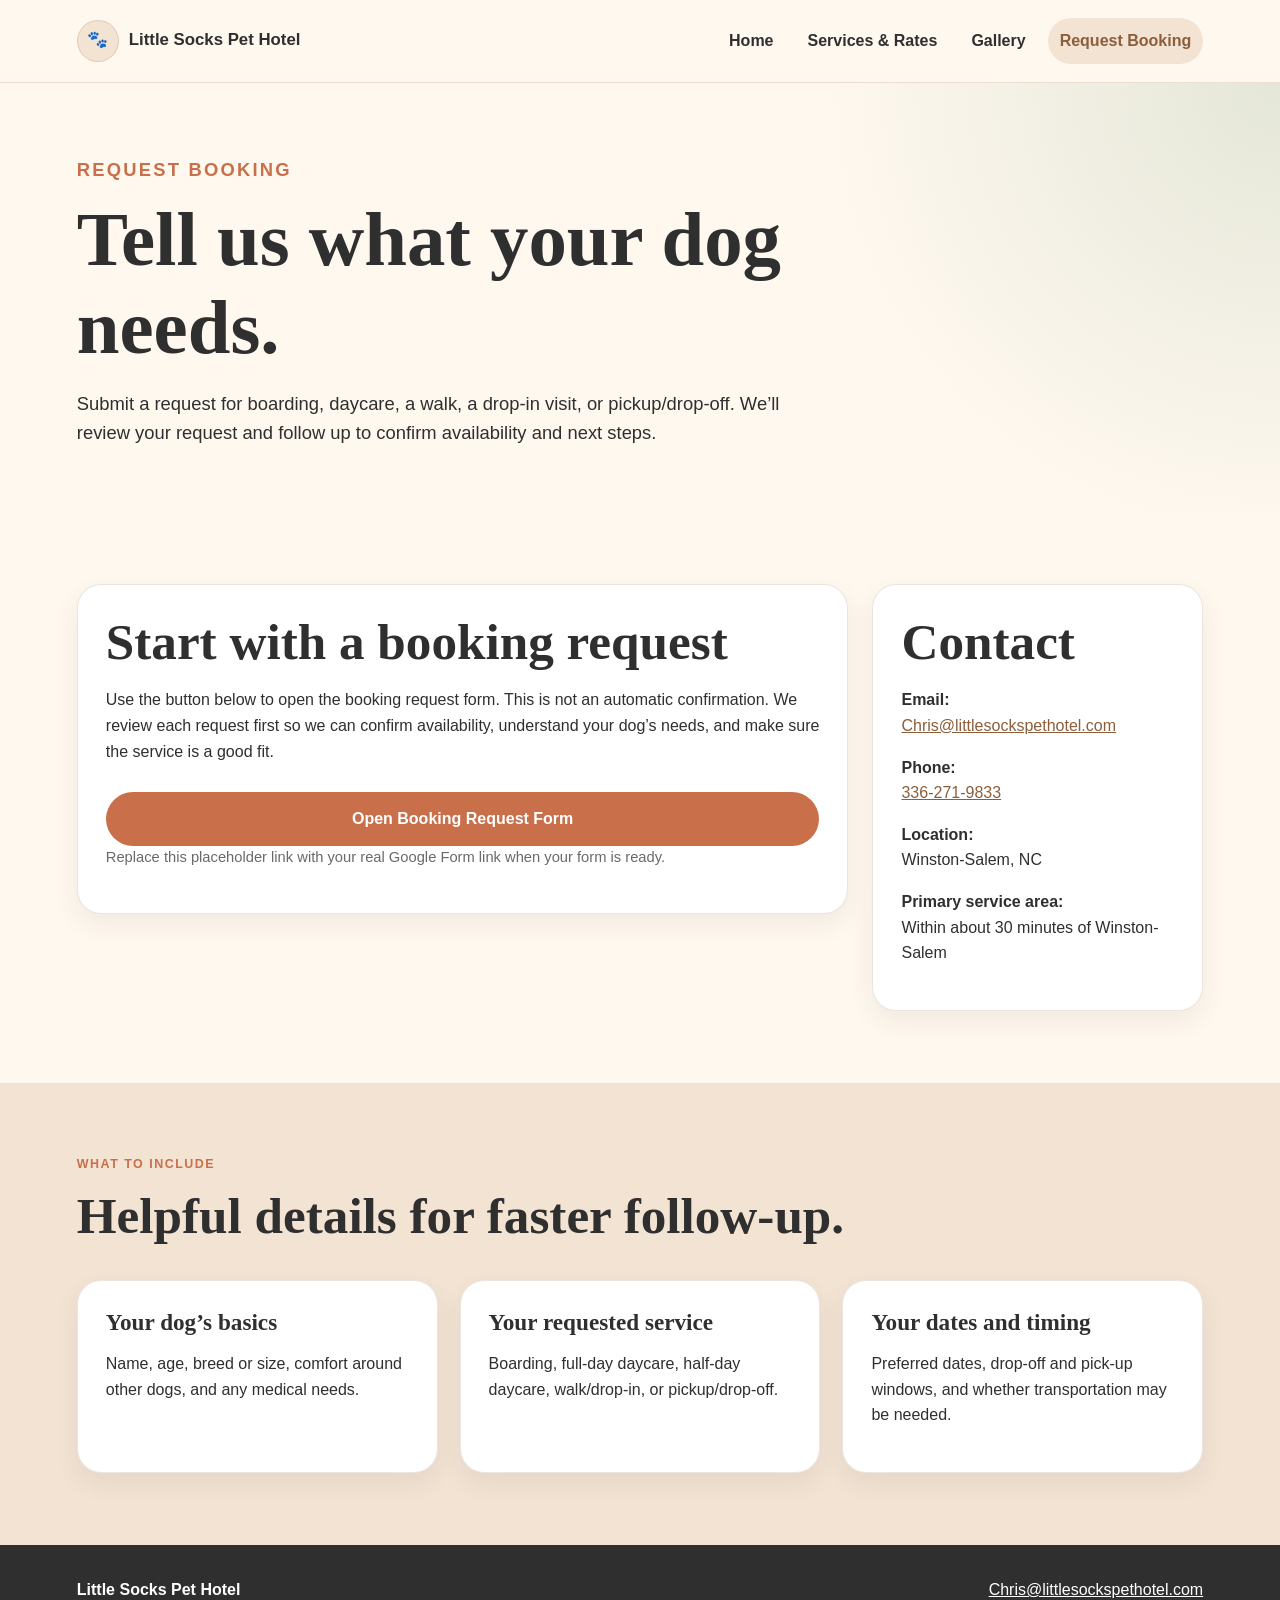
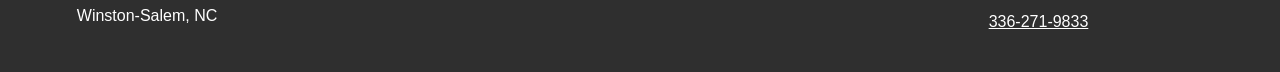
==== booking.html @ d2d522e7 "Add files via upload" ====
<!DOCTYPE html>
<html lang="en">
<head>
  <!-- Basic page settings -->
  <meta charset="UTF-8" />
  <meta name="viewport" content="width=device-width, initial-scale=1.0" />

  <!-- SEO: this title and description help search engines understand this page -->
  <title>Request Dog Boarding or Daycare | Little Socks Pet Hotel</title>
  <meta name="description" content="Request overnight boarding, daycare, walks, drop-ins, or pickup/drop-off service from Little Socks Pet Hotel in Winston-Salem, NC." />

  <link rel="stylesheet" href="styles.css" />
</head>
<body>
  <header class="site-header">
    <a class="logo" href="index.html" aria-label="Little Socks Pet Hotel home">
      <span class="logo-mark">🐾</span>
      <span>Little Socks Pet Hotel</span>
    </a>

    <nav class="nav" aria-label="Main navigation">
      <a href="index.html">Home</a>
      <a href="services.html">Services & Rates</a>
      <a href="gallery.html">Gallery</a>
      <a href="booking.html" class="active">Request Booking</a>
    </nav>
  </header>

  <main>
    <section class="page-hero">
      <p class="eyebrow">Request booking</p>
      <h1>Tell us what your dog needs.</h1>
      <p>
        Submit a request for boarding, daycare, a walk, a drop-in visit, or pickup/drop-off.
        We’ll review your request and follow up to confirm availability and next steps.
      </p>
    </section>

    <section class="section booking-layout">
      <div class="content-box">
        <h2>Start with a booking request</h2>
        <p>
          Use the button below to open the booking request form. This is not an automatic confirmation.
          We review each request first so we can confirm availability, understand your dog’s needs,
          and make sure the service is a good fit.
        </p>

        <a class="button primary large booking-link" href="https://forms.gle/REPLACE_WITH_YOUR_GOOGLE_FORM_LINK" target="_blank" rel="noopener">Open Booking Request Form</a>

        <p class="small-note">
          Replace this placeholder link with your real Google Form link when your form is ready.
        </p>
      </div>

      <aside class="contact-card">
        <h2>Contact</h2>
        <p><strong>Email:</strong><br><a href="mailto:Chris@littlesockspethotel.com">Chris@littlesockspethotel.com</a></p>
        <p><strong>Phone:</strong><br><a href="tel:3362719833">336-271-9833</a></p>
        <p><strong>Location:</strong><br>Winston-Salem, NC</p>
        <p><strong>Primary service area:</strong><br>Within about 30 minutes of Winston-Salem</p>
      </aside>
    </section>

    <section class="section soft">
      <div class="section-heading">
        <p class="eyebrow">What to include</p>
        <h2>Helpful details for faster follow-up.</h2>
      </div>

      <div class="cards three">
        <article class="card">
          <h3>Your dog’s basics</h3>
          <p>Name, age, breed or size, comfort around other dogs, and any medical needs.</p>
        </article>

        <article class="card">
          <h3>Your requested service</h3>
          <p>Boarding, full-day daycare, half-day daycare, walk/drop-in, or pickup/drop-off.</p>
        </article>

        <article class="card">
          <h3>Your dates and timing</h3>
          <p>Preferred dates, drop-off and pick-up windows, and whether transportation may be needed.</p>
        </article>
      </div>
    </section>
  </main>

  <footer class="site-footer">
    <div>
      <strong>Little Socks Pet Hotel</strong>
      <p>Winston-Salem, NC</p>
    </div>
    <div>
      <a href="mailto:Chris@littlesockspethotel.com">Chris@littlesockspethotel.com</a>
      <a href="tel:3362719833">336-271-9833</a>
    </div>
  </footer>

  <script src="script.js"></script>
</body>
</html>
---- styles.css ----
/*
  Little Socks Pet Hotel
  Main design file

  This CSS controls colors, spacing, layout, buttons, cards, and mobile responsiveness.
  You can change the colors in :root to update the whole website.
*/

:root {
  --cream: #FFF8EF;
  --soft-brown: #8B5E3C;
  --sage: #8FAF8F;
  --terracotta: #C96F4A;
  --charcoal: #2F2F2F;
  --light-tan: #F3E3D3;
  --white: #FFFFFF;
  --shadow: 0 18px 40px rgba(47, 47, 47, 0.12);
  --radius: 24px;
}

/* Makes sizing more predictable */
* {
  box-sizing: border-box;
}

/* Smooth scrolling when clicking page links */
html {
  scroll-behavior: smooth;
}

/* Main body styles */
body {
  margin: 0;
  font-family: Arial, Helvetica, sans-serif;
  color: var(--charcoal);
  background: var(--cream);
  line-height: 1.6;
}

/* Headings use a warmer, more classic type style */
h1,
h2,
h3 {
  font-family: Georgia, "Times New Roman", serif;
  line-height: 1.15;
  margin: 0 0 16px;
  color: var(--charcoal);
}

h1 {
  font-size: clamp(2.4rem, 6vw, 5rem);
  max-width: 900px;
}

h2 {
  font-size: clamp(2rem, 4vw, 3.2rem);
}

h3 {
  font-size: 1.45rem;
}

p {
  margin: 0 0 16px;
}

a {
  color: var(--soft-brown);
}

/* Header and navigation */
.site-header {
  position: sticky;
  top: 0;
  z-index: 10;
  background: rgba(255, 248, 239, 0.96);
  backdrop-filter: blur(10px);
  border-bottom: 1px solid rgba(139, 94, 60, 0.16);
  display: flex;
  align-items: center;
  justify-content: space-between;
  gap: 24px;
  padding: 18px 6vw;
}

.logo {
  display: inline-flex;
  align-items: center;
  gap: 10px;
  color: var(--charcoal);
  text-decoration: none;
  font-weight: 800;
  font-size: 1.05rem;
}

.logo-mark {
  background: var(--light-tan);
  border: 1px solid rgba(139, 94, 60, 0.18);
  border-radius: 999px;
  display: inline-grid;
  place-items: center;
  width: 42px;
  height: 42px;
}

.nav {
  display: flex;
  align-items: center;
  gap: 10px;
  flex-wrap: wrap;
  justify-content: flex-end;
}

.nav a {
  text-decoration: none;
  color: var(--charcoal);
  font-weight: 700;
  padding: 10px 12px;
  border-radius: 999px;
}

.nav a:hover,
.nav a.active {
  background: var(--light-tan);
  color: var(--soft-brown);
}

/* Hero sections */
.hero {
  display: grid;
  grid-template-columns: minmax(0, 1.15fr) minmax(280px, 0.85fr);
  align-items: center;
  gap: 48px;
  padding: 72px 6vw;
  min-height: 72vh;
}

.hero-copy {
  font-size: 1.2rem;
  max-width: 720px;
}

.hero-card {
  min-height: 460px;
  box-shadow: var(--shadow);
  transform: rotate(1.5deg);
}

.page-hero {
  padding: 72px 6vw 48px;
  background:
    radial-gradient(circle at top right, rgba(143, 175, 143, 0.24), transparent 34%),
    var(--cream);
}

.page-hero p {
  max-width: 760px;
  font-size: 1.15rem;
}

/* Reusable sections */
.section {
  padding: 72px 6vw;
}

.section.soft {
  background: var(--light-tan);
}

.section-heading {
  max-width: 780px;
  margin-bottom: 34px;
}

.eyebrow {
  color: var(--terracotta);
  text-transform: uppercase;
  letter-spacing: 0.12em;
  font-size: 0.78rem;
  font-weight: 800;
  margin-bottom: 12px;
}

/* Buttons */
.button-row {
  display: flex;
  gap: 14px;
  flex-wrap: wrap;
  margin: 28px 0 14px;
}

.button {
  display: inline-flex;
  align-items: center;
  justify-content: center;
  min-height: 48px;
  padding: 12px 20px;
  border-radius: 999px;
  text-decoration: none;
  font-weight: 800;
  border: 2px solid transparent;
  transition: transform 0.2s ease, box-shadow 0.2s ease;
}

.button:hover {
  transform: translateY(-2px);
  box-shadow: 0 10px 22px rgba(47, 47, 47, 0.14);
}

.button.primary {
  background: var(--terracotta);
  color: var(--white);
}

.button.secondary {
  background: var(--white);
  color: var(--soft-brown);
  border-color: rgba(139, 94, 60, 0.22);
}

.button.large {
  width: 100%;
  margin-top: 12px;
}

.text-link {
  font-weight: 800;
}

/* Cards and grids */
.cards,
.rate-grid,
.gallery-grid {
  display: grid;
  gap: 22px;
}

.cards.three {
  grid-template-columns: repeat(3, minmax(0, 1fr));
}

.rate-grid {
  grid-template-columns: repeat(4, minmax(0, 1fr));
}

.card,
.rate-card,
.content-box,
.contact-card {
  background: var(--white);
  border: 1px solid rgba(139, 94, 60, 0.16);
  border-radius: var(--radius);
  padding: 28px;
  box-shadow: 0 10px 26px rgba(47, 47, 47, 0.07);
}

.rate-card {
  display: flex;
  flex-direction: column;
}

.rate-card.detailed {
  min-height: 330px;
}

.price {
  color: var(--soft-brown);
  font-family: Georgia, "Times New Roman", serif;
  font-size: 2.35rem;
  line-height: 1;
  font-weight: 800;
  margin-bottom: 18px;
}

.price span {
  font-family: Arial, Helvetica, sans-serif;
  font-size: 0.95rem;
  margin-left: 4px;
  color: var(--charcoal);
  font-weight: 700;
}

.center {
  text-align: center;
  margin-top: 28px;
}

.center-note,
.small-note {
  color: rgba(47, 47, 47, 0.72);
}

.center-note {
  text-align: center;
  margin-top: 24px;
}

.small-note {
  font-size: 0.92rem;
}

/* Gallery placeholders */
.gallery-grid.preview {
  grid-template-columns: repeat(3, minmax(0, 1fr));
}

.gallery-grid.large {
  grid-template-columns: repeat(3, minmax(0, 1fr));
}

.photo-placeholder {
  min-height: 240px;
  border-radius: var(--radius);
  background:
    linear-gradient(135deg, rgba(143, 175, 143, 0.35), rgba(201, 111, 74, 0.22)),
    var(--light-tan);
  border: 2px dashed rgba(139, 94, 60, 0.35);
  display: grid;
  place-items: center;
  text-align: center;
  color: var(--soft-brown);
  font-weight: 800;
  padding: 24px;
}

/* If you later use real images, this class helps them look polished */
.gallery-grid img {
  width: 100%;
  height: 280px;
  object-fit: cover;
  border-radius: var(--radius);
  box-shadow: var(--shadow);
}

/* Pickup/drop-off formula */
.formula-box {
  margin-top: 22px;
  padding: 20px;
  border-radius: 18px;
  background: var(--cream);
  border: 1px solid rgba(139, 94, 60, 0.18);
}

/* Booking page layout */
.booking-layout {
  display: grid;
  grid-template-columns: minmax(0, 1.4fr) minmax(280px, 0.6fr);
  gap: 24px;
  align-items: start;
}

.contact-card a {
  word-break: break-word;
}

/* Call-to-action block */
.cta {
  margin: 40px 6vw 72px;
  padding: 48px;
  border-radius: 32px;
  background:
    linear-gradient(135deg, rgba(139, 94, 60, 0.94), rgba(201, 111, 74, 0.92));
  color: var(--white);
  text-align: center;
  box-shadow: var(--shadow);
}

.cta h2 {
  color: var(--white);
}

.cta p {
  max-width: 720px;
  margin-left: auto;
  margin-right: auto;
}

.cta .button.primary {
  background: var(--white);
  color: var(--soft-brown);
}

/* Footer */
.site-footer {
  display: flex;
  justify-content: space-between;
  gap: 24px;
  padding: 32px 6vw;
  background: var(--charcoal);
  color: var(--white);
}

.site-footer p {
  margin-bottom: 0;
}

.site-footer a {
  color: var(--white);
  display: block;
  margin-bottom: 6px;
}

/* Mobile layout */
@media (max-width: 980px) {
  .site-header {
    align-items: flex-start;
    flex-direction: column;
  }

  .nav {
    justify-content: flex-start;
  }

  .hero,
  .booking-layout {
    grid-template-columns: 1fr;
  }

  .hero-card {
    min-height: 320px;
    transform: none;
  }

  .cards.three,
  .rate-grid,
  .gallery-grid.preview,
  .gallery-grid.large {
    grid-template-columns: repeat(2, minmax(0, 1fr));
  }
}

@media (max-width: 640px) {
  .site-header,
  .section,
  .hero,
  .page-hero {
    padding-left: 22px;
    padding-right: 22px;
  }

  .nav a {
    padding: 8px 10px;
    font-size: 0.95rem;
  }

  .cards.three,
  .rate-grid,
  .gallery-grid.preview,
  .gallery-grid.large {
    grid-template-columns: 1fr;
  }

  .cta {
    margin-left: 22px;
    margin-right: 22px;
    padding: 34px 22px;
  }

  .site-footer {
    flex-direction: column;
    padding-left: 22px;
    padding-right: 22px;
  }
}
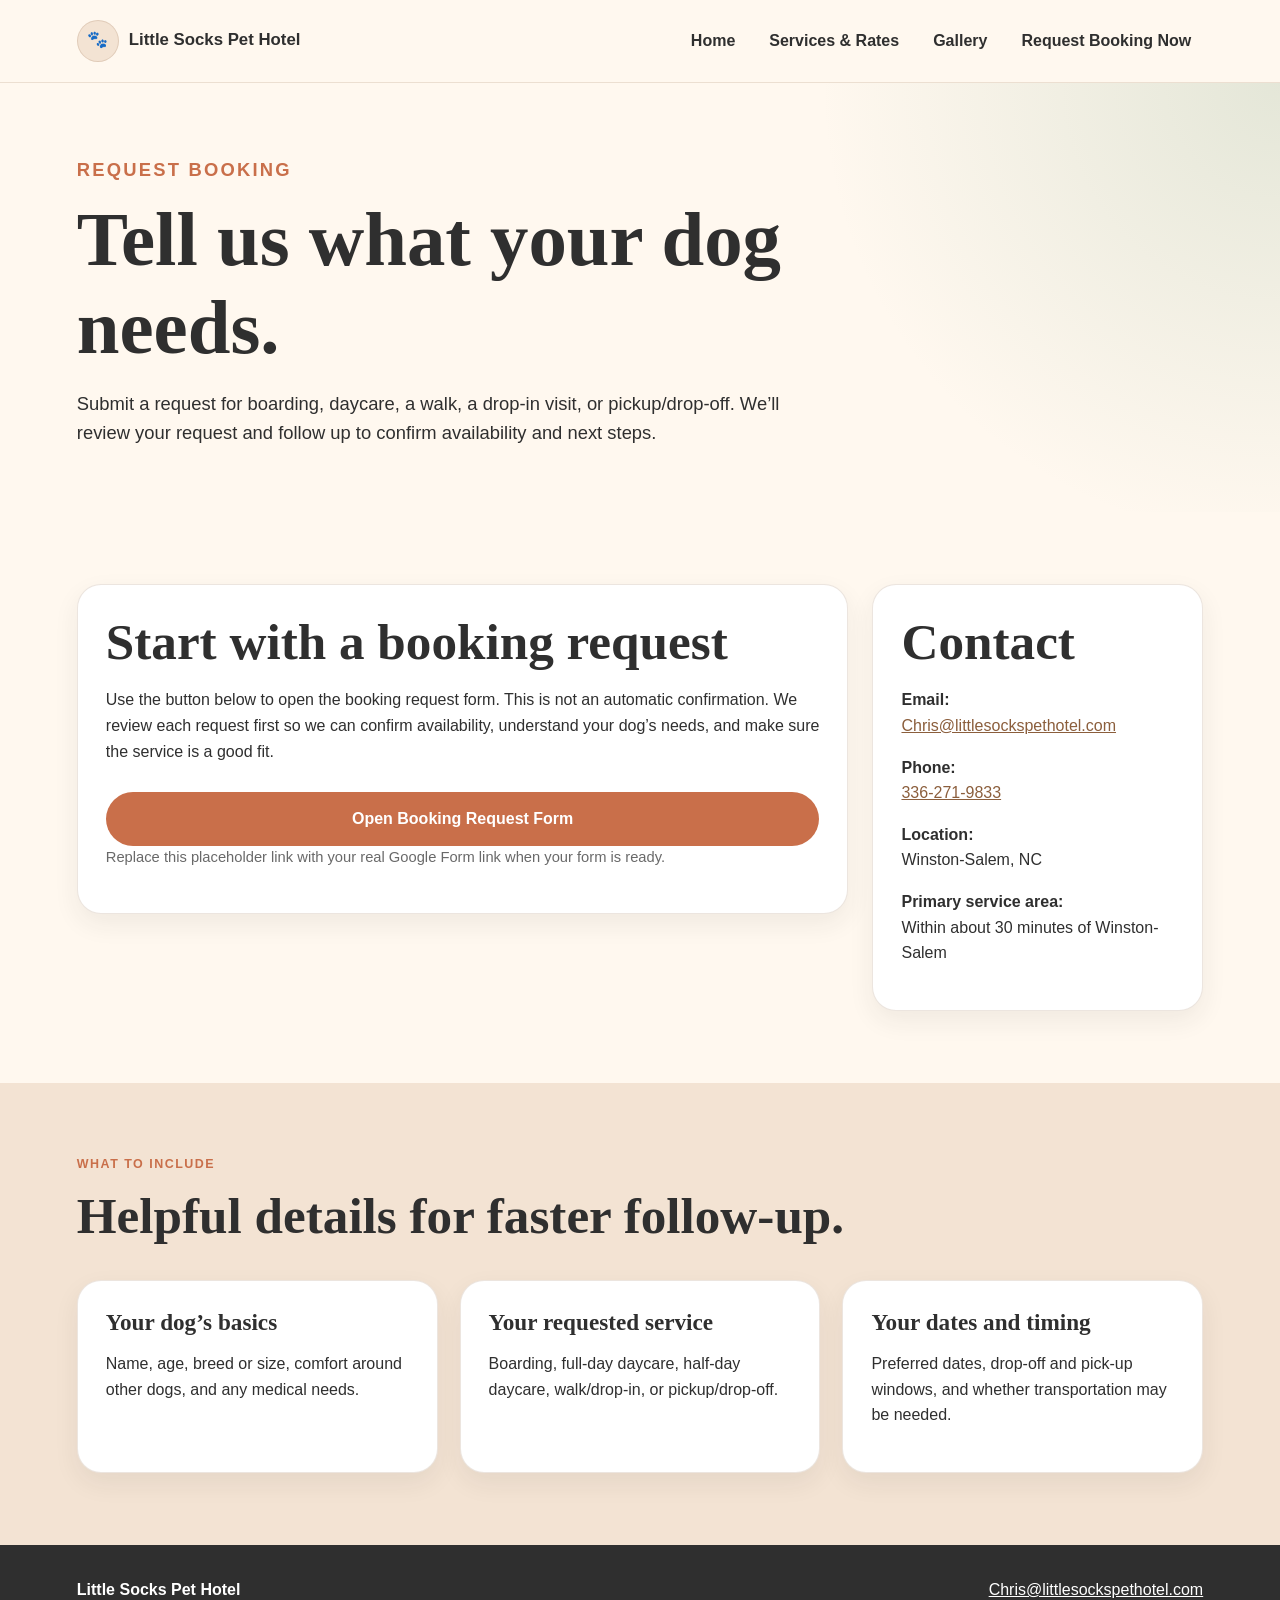
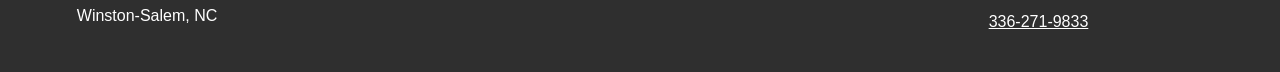
==== commit 1b378468: "Update booking.html" ====
--- a/booking.html
+++ b/booking.html
@@ -22,8 +22,7 @@
       <a href="index.html">Home</a>
       <a href="services.html">Services & Rates</a>
       <a href="gallery.html">Gallery</a>
-      <a href="booking.html" class="active">Request Booking</a>
-    </nav>
+<a class="nav-cta booking-link" href="https://docs.google.com/forms/d/e/1FAIpQLSftZxTAw-UsZBtrj0l02xMFpnldY8SociJpV_ycvSw5lvjqvQ/viewform" target="_blank" rel="noopener">Request Booking Now</a>    </nav>
   </header>
 
   <main>
@@ -45,7 +44,7 @@
           and make sure the service is a good fit.
         </p>
 
-        <a class="button primary large booking-link" href="https://forms.gle/REPLACE_WITH_YOUR_GOOGLE_FORM_LINK" target="_blank" rel="noopener">Open Booking Request Form</a>
+        <a class="button primary large booking-link" href="https://docs.google.com/forms/d/e/1FAIpQLSftZxTAw-UsZBtrj0l02xMFpnldY8SociJpV_ycvSw5lvjqvQ/viewform" target="_blank" rel="noopener">Open Booking Request Form</a>
 
         <p class="small-note">
           Replace this placeholder link with your real Google Form link when your form is ready.
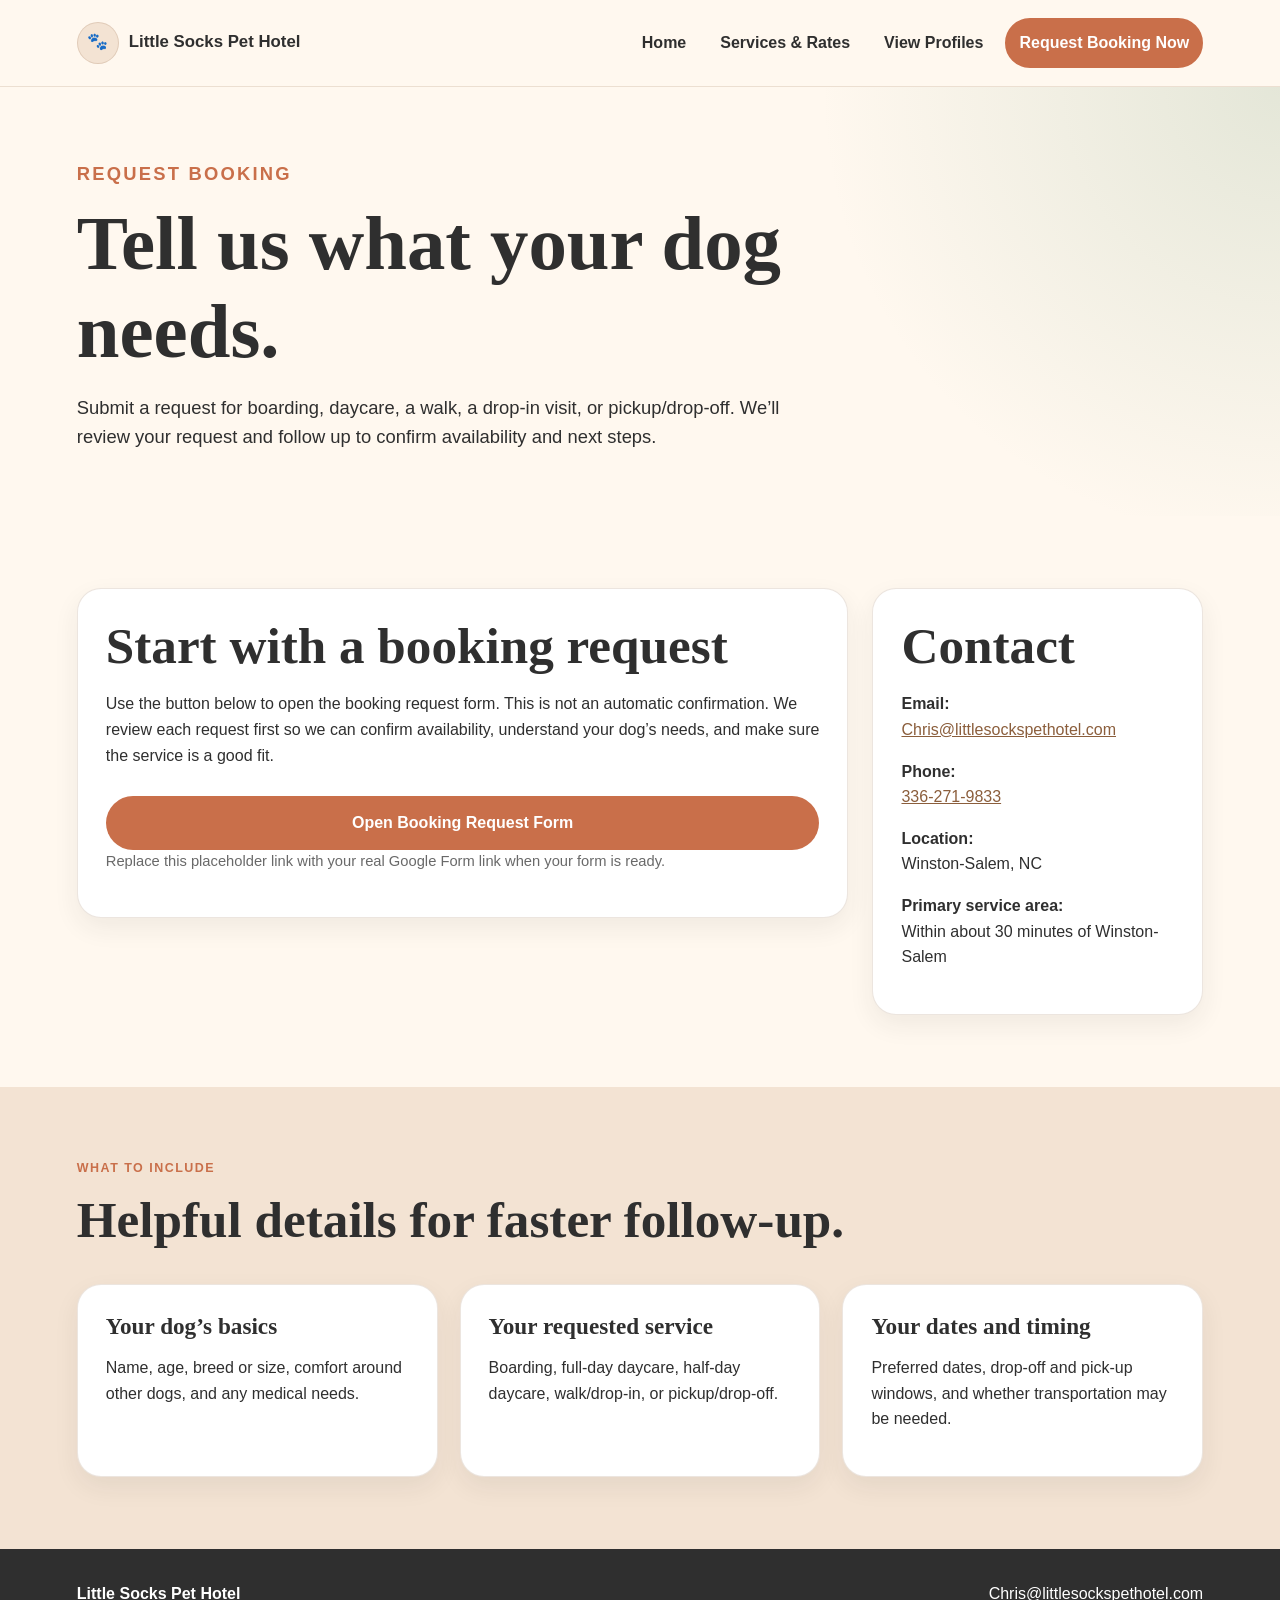
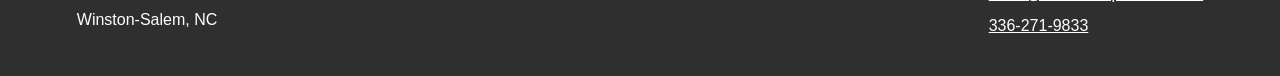
==== commit 40e2ff51: "Rename Gallery to View Profiles and add Little Socks profile story - Updated all HTML navigation/lab" ====
--- a/booking.html
+++ b/booking.html
@@ -21,7 +21,7 @@
     <nav class="nav" aria-label="Main navigation">
       <a href="index.html">Home</a>
       <a href="services.html">Services & Rates</a>
-      <a href="gallery.html">Gallery</a>
+      <a href="gallery.html">View Profiles</a>
 <a class="nav-cta booking-link" href="https://docs.google.com/forms/d/e/1FAIpQLSftZxTAw-UsZBtrj0l02xMFpnldY8SociJpV_ycvSw5lvjqvQ/viewform" target="_blank" rel="noopener">Request Booking Now</a>    </nav>
   </header>
 
--- a/styles.css
+++ b/styles.css
@@ -125,6 +125,17 @@
   color: var(--soft-brown);
 }
 
+.nav a.nav-cta {
+  background: var(--terracotta);
+  color: var(--white);
+  border: 2px solid var(--terracotta);
+}
+
+.nav a.nav-cta:hover {
+  background: var(--soft-brown);
+  color: var(--white);
+  border-color: var(--soft-brown);
+}
 /* Hero sections */
 .hero {
   display: grid;
@@ -144,6 +155,35 @@
   min-height: 460px;
   box-shadow: var(--shadow);
   transform: rotate(1.5deg);
+}
+
+.hero-profile-card {
+  /* Learning note: this keeps the image visible at native proportions (no cropping). */
+  min-height: 0;
+  width: min(50vw, 420px);
+  max-width: 100%;
+  margin-left: auto;
+  margin-right: auto;
+  transform: none;
+  box-shadow: none;
+  display: flex;
+  flex-direction: column;
+  align-items: center;
+  gap: 14px;
+}
+
+.hero-profile-image {
+  width: 100%;
+  height: auto;
+  max-height: 70vh;
+  object-fit: contain;
+  border-radius: var(--radius);
+  box-shadow: var(--shadow);
+  background: var(--white);
+}
+
+.hero-profile-button {
+  min-width: 220px;
 }
 
 .page-hero {
@@ -306,6 +346,39 @@
 
 .gallery-grid.large {
   grid-template-columns: repeat(3, minmax(0, 1fr));
+}
+
+.profile-story {
+  display: grid;
+  gap: 24px;
+}
+
+.profile-story-block {
+  display: grid;
+  grid-template-columns: minmax(280px, 0.75fr) minmax(0, 1.25fr);
+  gap: 24px;
+  align-items: center;
+}
+
+.profile-story-block.reverse {
+  grid-template-columns: minmax(0, 1.25fr) minmax(280px, 0.75fr);
+}
+
+.profile-story-block.reverse .profile-story-image {
+  order: 2;
+}
+
+.profile-story-block.reverse .content-box {
+  order: 1;
+}
+
+.profile-story-image {
+  width: 100%;
+  max-height: 520px;
+  object-fit: contain;
+  border-radius: var(--radius);
+  box-shadow: var(--shadow);
+  background: var(--white);
 }
 
 .photo-placeholder {
@@ -332,6 +405,64 @@
   box-shadow: var(--shadow);
 }
 
+/* Slideshow styles */
+.slideshow-container {
+  width: 100%;
+  position: relative;
+  margin-bottom: 24px;
+}
+
+.slideshow {
+  /* padding-bottom creates the HEIGHT of the image
+     25% = too short (was cutting off 60% of photos)
+     50% = about twice the height (new - shows full photos)
+     Higher % = taller images
+     Lower % = shorter images
+     Adjust this percentage if you want more or less height */
+  position: relative;
+  width: 100%;
+  padding-bottom: 50%;
+  overflow: hidden;
+  border-radius: var(--radius);
+  box-shadow: var(--shadow);
+}
+
+.slide {
+  position: absolute;
+  top: 0;
+  left: 0;
+  width: 100%;
+  height: 100%;
+  object-fit: cover;
+  opacity: 0;
+  /* transition controls the fade animation speed
+     1s = 1 second (old speed)
+     2s = 2 seconds (new speed - slower, smoother fade)
+     Change this value to adjust fade speed */
+  transition: opacity 2s ease-in-out;
+}
+
+.slide.active {
+  opacity: 1;
+}
+
+.fade {
+  /* animation controls the fade-in effect when each image appears
+     1s = 1 second (old speed)
+     2s = 2 seconds (new speed - matches the transition speed above)
+     Keep this the same as the transition value for consistent fading */
+  animation: fade 2s ease-in-out;
+}
+
+@keyframes fade {
+  from {
+    opacity: 0;
+  }
+  to {
+    opacity: 1;
+  }
+}
+
 /* Pickup/drop-off formula */
 .formula-box {
   margin-top: 22px;
@@ -421,11 +552,25 @@
     transform: none;
   }
 
+  .hero-profile-card {
+    width: min(100%, 420px);
+  }
+
   .cards.three,
   .rate-grid,
   .gallery-grid.preview,
   .gallery-grid.large {
     grid-template-columns: repeat(2, minmax(0, 1fr));
+  }
+
+  .profile-story-block,
+  .profile-story-block.reverse {
+    grid-template-columns: 1fr;
+  }
+
+  .profile-story-block.reverse .profile-story-image,
+  .profile-story-block.reverse .content-box {
+    order: initial;
   }
 }
 
@@ -446,7 +591,9 @@
   .cards.three,
   .rate-grid,
   .gallery-grid.preview,
-  .gallery-grid.large {
+  .gallery-grid.large,
+  .profile-story-block,
+  .profile-story-block.reverse {
     grid-template-columns: 1fr;
   }
 
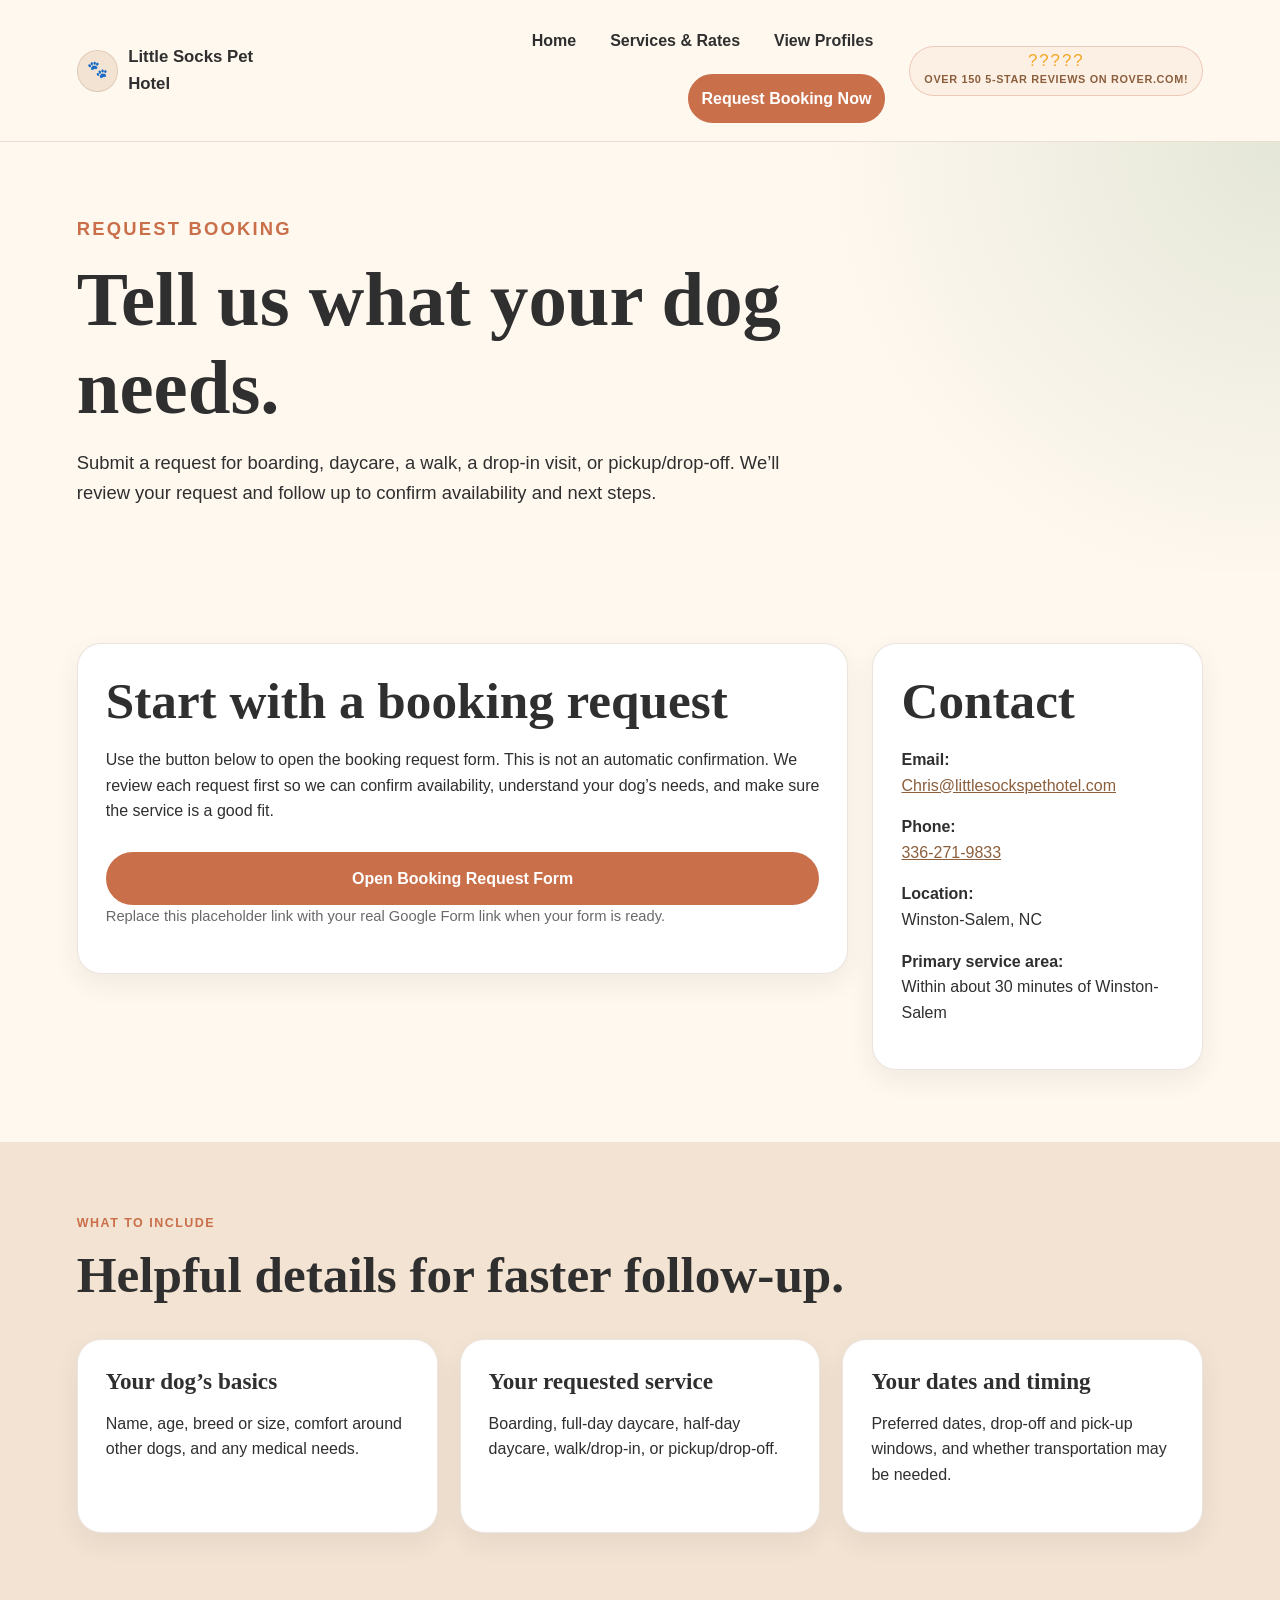
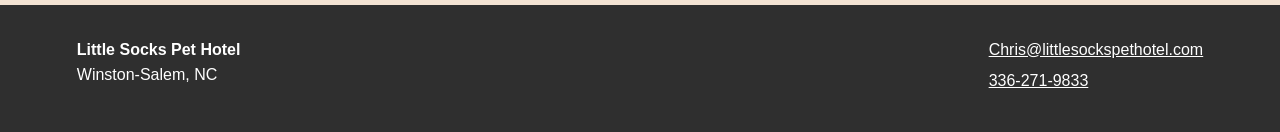
==== commit 9b8c415f: "Add Rover badge to header and clickable reviews carousel - Added Rover badge (5 stars + 'Over 150 5-" ====
--- a/booking.html
+++ b/booking.html
@@ -23,7 +23,13 @@
       <a href="services.html">Services & Rates</a>
       <a href="gallery.html">View Profiles</a>
 <a class="nav-cta booking-link" href="https://docs.google.com/forms/d/e/1FAIpQLSftZxTAw-UsZBtrj0l02xMFpnldY8SociJpV_ycvSw5lvjqvQ/viewform" target="_blank" rel="noopener">Request Booking Now</a>    </nav>
-  </header>
+    <!-- Rover badge: links to your real Rover.com profile and displays your star rating.
+         To update the review count, edit the text inside the .rover-label span.
+         The gold stars are the Unicode character ? � add or remove to change star count. -->
+    <a class="rover-badge" href="https://www.rover.com/sit/littlesockspethotel" target="_blank" rel="noopener" aria-label="View our 160 5-star reviews on Rover.com">
+      <span class="rover-stars">?????</span>
+      <span class="rover-label">Over 150 5-Star Reviews on Rover.com!</span>
+    </a>  </header>
 
   <main>
     <section class="page-hero">
--- a/styles.css
+++ b/styles.css
@@ -463,6 +463,160 @@
   }
 }
 
+
+/* =====================================================
+   Rover badge in header
+   - The badge appears in the top navigation bar
+   - Stars are styled gold, text is smaller beneath
+   - It links to your Rover profile when clicked
+   ===================================================== */
+.rover-badge {
+  display: flex;
+  flex-direction: column;
+  align-items: center;
+  text-decoration: none;
+  gap: 2px;
+  padding: 6px 14px;
+  border-radius: 999px;
+  border: 1px solid rgba(201, 111, 74, 0.3);
+  background: rgba(201, 111, 74, 0.06);
+  transition: background 0.2s ease, transform 0.2s ease;
+  white-space: nowrap;
+}
+
+.rover-badge:hover {
+  background: rgba(201, 111, 74, 0.14);
+  transform: translateY(-1px);
+}
+
+/* The gold star row */
+.rover-stars {
+  color: #F5A623;
+  font-size: 1.05rem;
+  letter-spacing: 2px;
+  line-height: 1;
+}
+
+/* The small text beneath the stars */
+.rover-label {
+  font-size: 0.68rem;
+  font-weight: 800;
+  color: var(--soft-brown);
+  text-transform: uppercase;
+  letter-spacing: 0.06em;
+}
+
+/* =====================================================
+   Reviews carousel section
+   - Shows one review at a time
+   - Previous/Next buttons allow clicking through
+   - Review data is controlled in script.js
+   ===================================================== */
+.reviews-carousel {
+  max-width: 820px;
+  margin: 0 auto;
+}
+
+/* The white card that holds each review */
+.review-card {
+  background: var(--white);
+  border: 1px solid rgba(139, 94, 60, 0.16);
+  border-radius: var(--radius);
+  padding: 36px 40px;
+  box-shadow: var(--shadow);
+  min-height: 180px;
+  display: flex;
+  flex-direction: column;
+  gap: 12px;
+  transition: opacity 0.4s ease;
+}
+
+/* Gold stars inside each review card */
+.review-stars {
+  color: #F5A623;
+  font-size: 1.2rem;
+  letter-spacing: 3px;
+}
+
+/* The review text itself � blockquote removes default browser margin */
+.review-text {
+  margin: 0;
+  font-size: 1.08rem;
+  line-height: 1.65;
+  color: var(--charcoal);
+  font-style: italic;
+}
+
+/* Reviewer name and service type row */
+.review-meta {
+  display: flex;
+  gap: 12px;
+  align-items: center;
+  flex-wrap: wrap;
+  margin-top: 4px;
+}
+
+.review-name {
+  font-weight: 800;
+  color: var(--soft-brown);
+}
+
+.review-service {
+  font-size: 0.88rem;
+  color: rgba(47, 47, 47, 0.6);
+  background: var(--light-tan);
+  padding: 2px 10px;
+  border-radius: 999px;
+}
+
+/* Previous / Next navigation row */
+.reviews-nav {
+  display: flex;
+  align-items: center;
+  justify-content: center;
+  gap: 20px;
+  margin-top: 20px;
+}
+
+/* Previous and Next buttons */
+.reviews-btn {
+  background: var(--white);
+  color: var(--soft-brown);
+  border: 2px solid rgba(139, 94, 60, 0.22);
+  border-radius: 999px;
+  padding: 10px 22px;
+  font-weight: 800;
+  cursor: pointer;
+  font-family: inherit;
+  font-size: 0.95rem;
+  transition: background 0.2s ease, transform 0.2s ease;
+}
+
+.reviews-btn:hover {
+  background: var(--light-tan);
+  transform: translateY(-2px);
+}
+
+/* "X of 20" counter between the buttons */
+.review-counter {
+  font-size: 0.9rem;
+  color: rgba(47, 47, 47, 0.6);
+  min-width: 60px;
+  text-align: center;
+}
+
+/* Mobile adjustments for the rover badge */
+@media (max-width: 980px) {
+  .rover-badge {
+    order: -1;
+  }
+}
+
+@media (max-width: 640px) {
+  .review-card {
+    padding: 24px 20px;
+  }
+}
 /* Pickup/drop-off formula */
 .formula-box {
   margin-top: 22px;
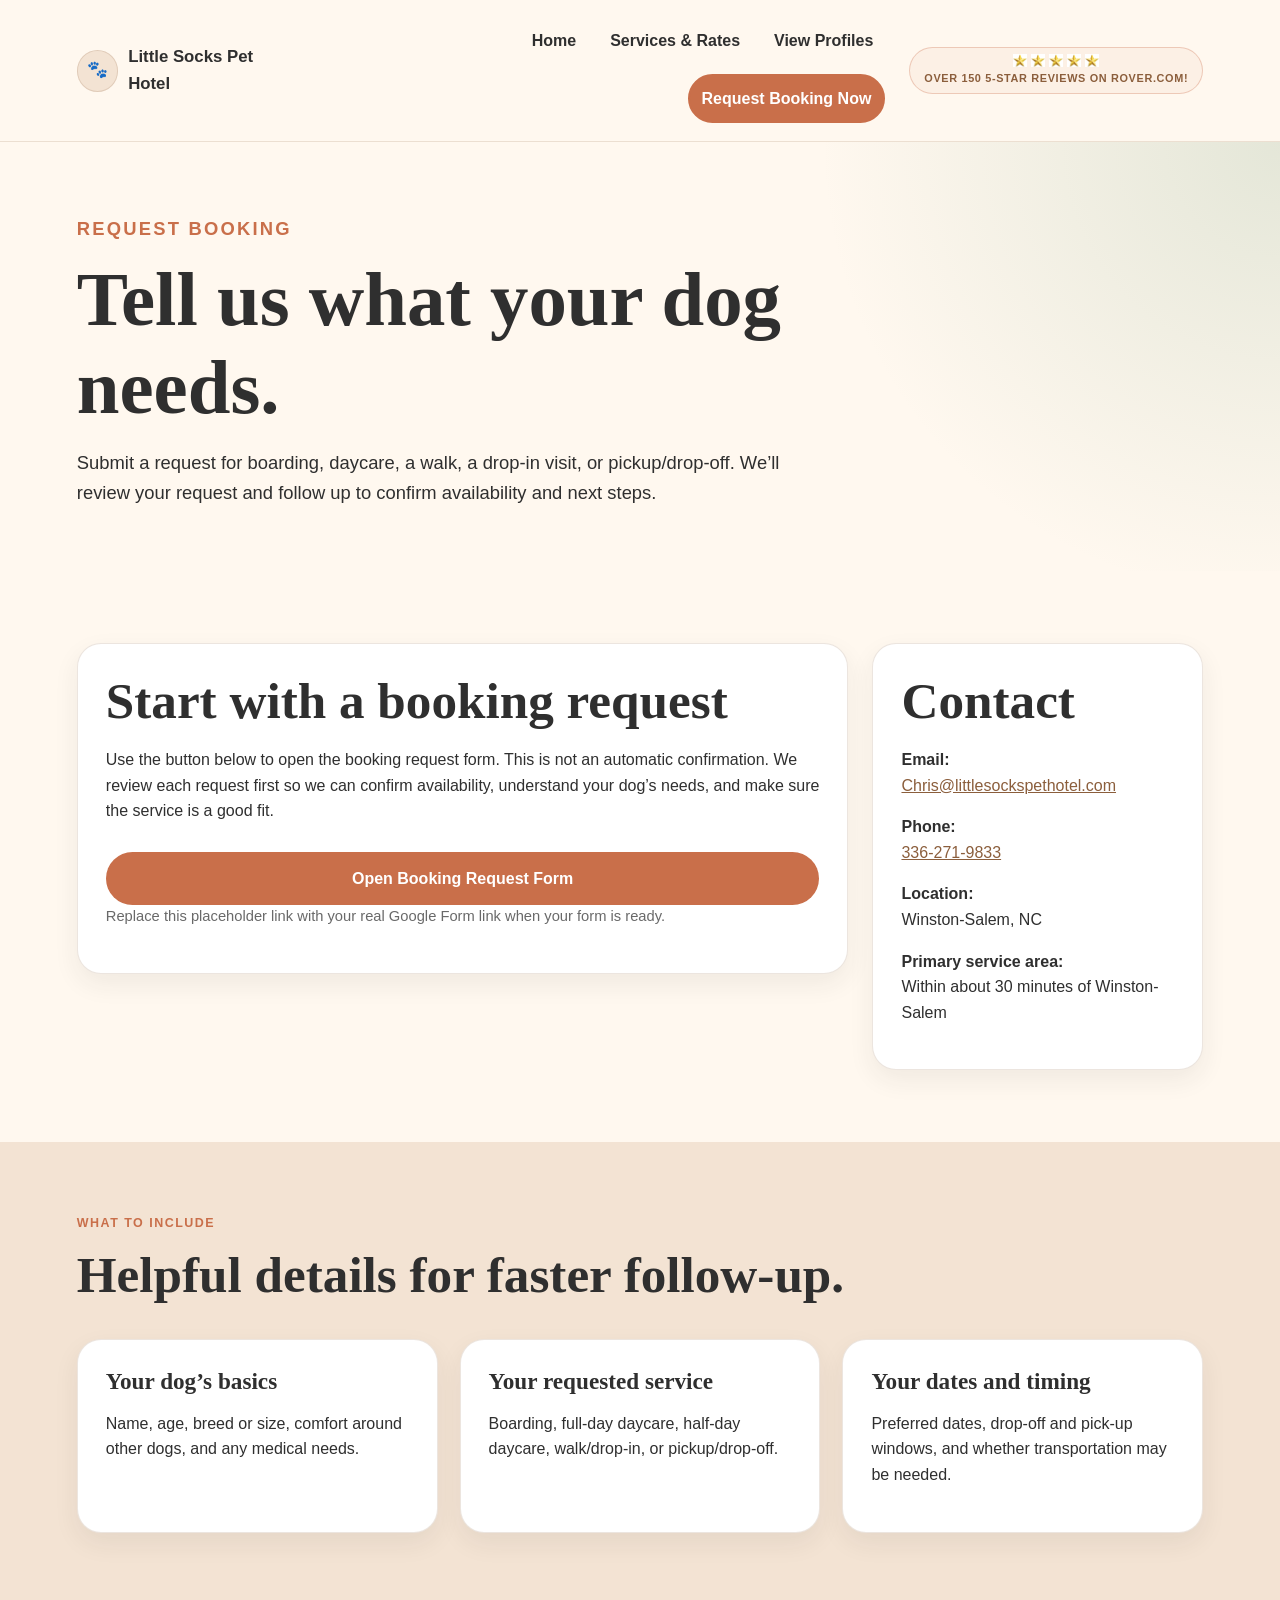
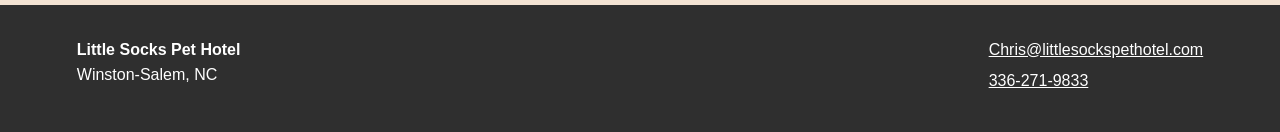
==== commit b0d33289: "Use uploaded star image for Rover rating display - Added rover-star.jpg from attachment - Replaced a" ====
--- a/booking.html
+++ b/booking.html
@@ -23,11 +23,16 @@
       <a href="services.html">Services & Rates</a>
       <a href="gallery.html">View Profiles</a>
 <a class="nav-cta booking-link" href="https://docs.google.com/forms/d/e/1FAIpQLSftZxTAw-UsZBtrj0l02xMFpnldY8SociJpV_ycvSw5lvjqvQ/viewform" target="_blank" rel="noopener">Request Booking Now</a>    </nav>
-    <!-- Rover badge: links to your real Rover.com profile and displays your star rating.
-         To update the review count, edit the text inside the .rover-label span.
-         The gold stars are the Unicode character ? � add or remove to change star count. -->
+    <!-- Rover badge: links to your real Rover.com profile and displays your star image icons.
+         To update the review count, edit the text inside the .rover-label span. -->
     <a class="rover-badge" href="https://www.rover.com/sit/littlesockspethotel" target="_blank" rel="noopener" aria-label="View our 160 5-star reviews on Rover.com">
-      <span class="rover-stars">?????</span>
+      <span class="rover-stars" aria-hidden="true">
+        <img src="images/rover-star.jpg" alt="" class="star-icon" />
+        <img src="images/rover-star.jpg" alt="" class="star-icon" />
+        <img src="images/rover-star.jpg" alt="" class="star-icon" />
+        <img src="images/rover-star.jpg" alt="" class="star-icon" />
+        <img src="images/rover-star.jpg" alt="" class="star-icon" />
+      </span>
       <span class="rover-label">Over 150 5-Star Reviews on Rover.com!</span>
     </a>  </header>
 
--- a/styles.css
+++ b/styles.css
@@ -491,10 +491,16 @@
 
 /* The gold star row */
 .rover-stars {
-  color: #F5A623;
-  font-size: 1.05rem;
-  letter-spacing: 2px;
+  display: flex;
+  gap: 4px;
   line-height: 1;
+}
+
+.rover-stars .star-icon {
+  width: 14px;
+  height: 14px;
+  object-fit: contain;
+  display: block;
 }
 
 /* The small text beneath the stars */
@@ -533,9 +539,15 @@
 
 /* Gold stars inside each review card */
 .review-stars {
-  color: #F5A623;
-  font-size: 1.2rem;
-  letter-spacing: 3px;
+  display: flex;
+  gap: 8px;
+}
+
+.review-stars .star-icon {
+  width: 22px;
+  height: 22px;
+  object-fit: contain;
+  display: block;
 }
 
 /* The review text itself � blockquote removes default browser margin */
